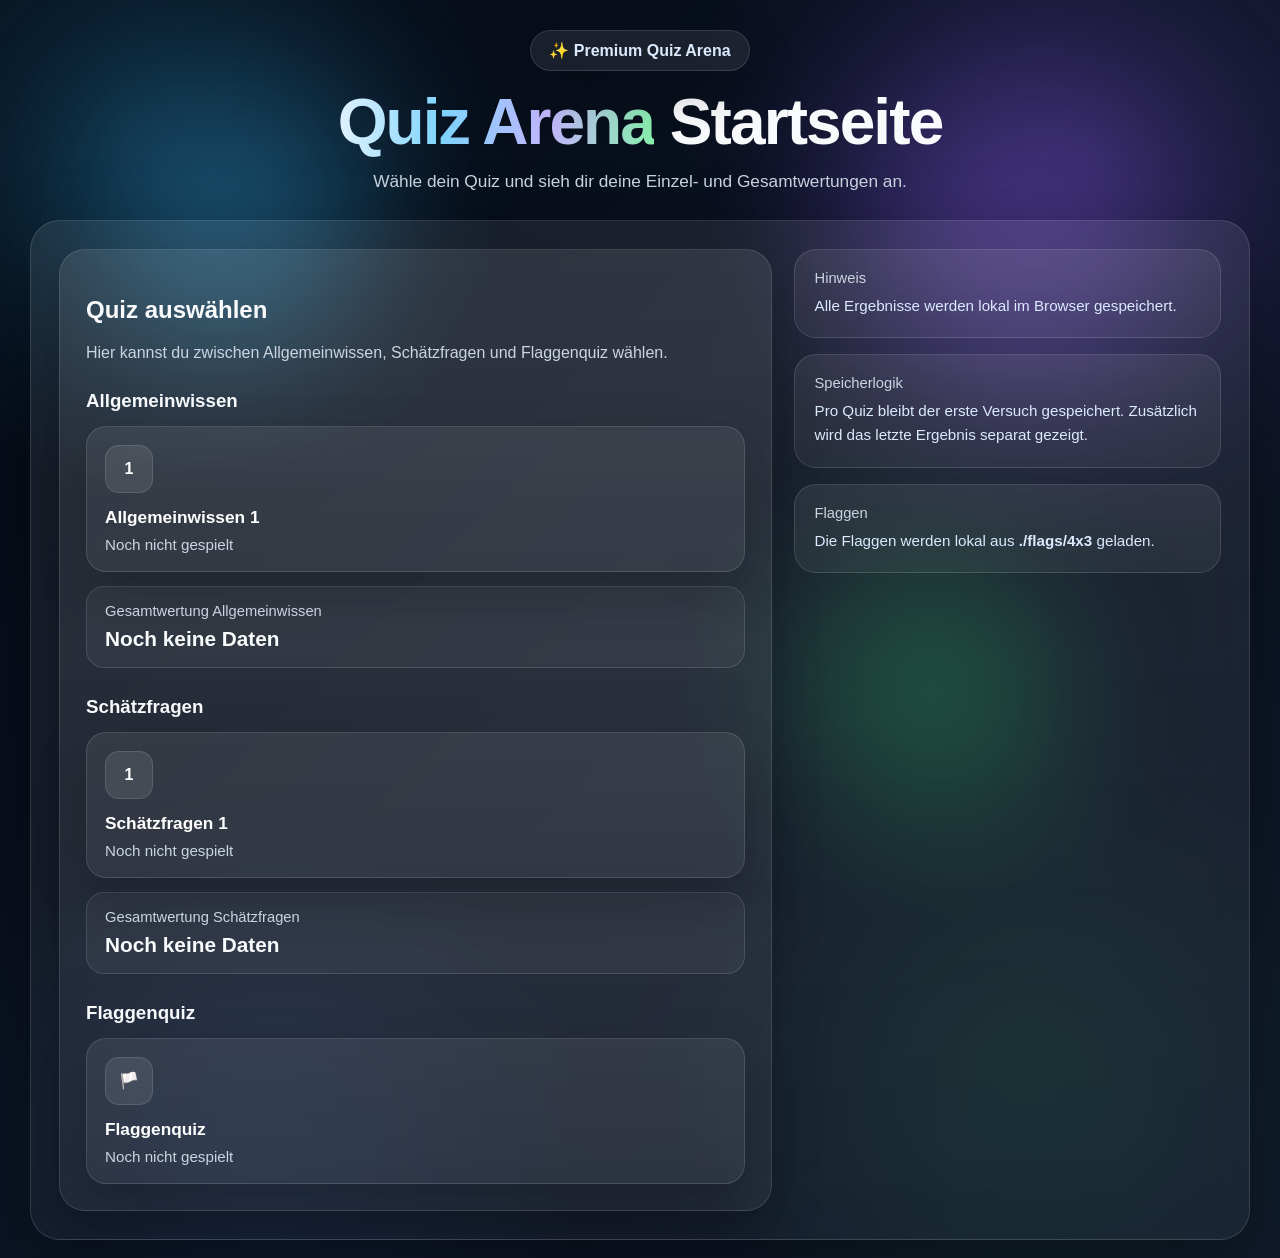
==== index.html @ 78429ca1 "Add files via upload" ====
<!DOCTYPE html>
<html lang="de">
<head>
  <meta charset="UTF-8" />
  <meta name="viewport" content="width=device-width, initial-scale=1.0" />
  <title>Quiz Arena</title>
  <link rel="stylesheet" href="style.css" />
</head>
<body>
  <div class="bg-glow">
    <div class="glow one"></div>
    <div class="glow two"></div>
    <div class="glow three"></div>
  </div>

  <div class="app">
    <div class="hero">
      <div class="hero-badge">✨ Premium Quiz Arena</div>
      <h1><span class="gradient-text">Quiz Arena</span> Startseite</h1>
      <p>
        Wähle dein Quiz und sieh dir deine Einzel- und Gesamtwertungen an.
      </p>
    </div>

    <div class="shell screen active">
      <div class="start-layout">
        <div class="premium-panel">
          <h2>Quiz auswählen</h2>
          <p class="muted">
            Hier kannst du zwischen Allgemeinwissen, Schätzfragen und Flaggenquiz wählen.
          </p>

          <div class="category-section">
            <h3>Allgemeinwissen</h3>
            <div class="quiz-link-grid">
              <a class="quiz-link-card" href="general-1.html">
                <div class="quiz-link-number">1</div>
                <div class="quiz-link-title">Allgemeinwissen 1</div>
                <div class="quiz-link-result" id="general-1-result">Noch nicht gespielt</div>
              </a>
            </div>
            <div class="summary-card">
              <div class="summary-label">Gesamtwertung Allgemeinwissen</div>
              <div class="summary-value" id="general-total-result">Noch keine Daten</div>
            </div>
          </div>

          <div class="category-section">
            <h3>Schätzfragen</h3>
            <div class="quiz-link-grid">
              <a class="quiz-link-card" href="estimate-1.html">
                <div class="quiz-link-number">1</div>
                <div class="quiz-link-title">Schätzfragen 1</div>
                <div class="quiz-link-result" id="estimate-1-result">Noch nicht gespielt</div>
              </a>
            </div>
            <div class="summary-card">
              <div class="summary-label">Gesamtwertung Schätzfragen</div>
              <div class="summary-value" id="estimate-total-result">Noch keine Daten</div>
            </div>
          </div>

          <div class="category-section">
            <h3>Flaggenquiz</h3>
            <div class="quiz-link-grid">
              <a class="quiz-link-card" href="flags.html">
                <div class="quiz-link-number">🏳️</div>
                <div class="quiz-link-title">Flaggenquiz</div>
                <div class="quiz-link-result" id="flags-result">Noch nicht gespielt</div>
              </a>
            </div>
          </div>
        </div>

        <div class="record-stack">
          <div class="record-card">
            <div class="record-label">Hinweis</div>
            <div class="record-note">
              Alle Ergebnisse werden lokal im Browser gespeichert.
            </div>
          </div>

          <div class="record-card">
            <div class="record-label">Speicherlogik</div>
            <div class="record-note">
              Pro Quiz bleibt der erste Versuch gespeichert. Zusätzlich wird das letzte Ergebnis separat gezeigt.
            </div>
          </div>

          <div class="record-card">
            <div class="record-label">Flaggen</div>
            <div class="record-note">
              Die Flaggen werden lokal aus <strong>./flags/4x3</strong> geladen.
            </div>
          </div>
        </div>
      </div>
    </div>
  </div>

  <script src="script.js"></script>
  <script>
    renderHomeStats();
  </script>
</body>
</html>
---- style.css ----
:root {
  --bg-1: #040b16;
  --bg-2: #0b1220;
  --bg-3: #10192b;
  --glass: rgba(255,255,255,0.08);
  --glass-strong: rgba(255,255,255,0.12);
  --border: rgba(255,255,255,0.12);
  --text: #f8fafc;
  --muted: #cbd5e1;
  --muted-2: #94a3b8;
  --accent: #38bdf8;
  --accent-2: #8b5cf6;
  --success: #22c55e;
  --danger: #ef4444;
  --warning: #f59e0b;
  --shadow: 0 30px 80px rgba(0,0,0,0.42);
  --shadow-soft: 0 20px 50px rgba(0,0,0,0.22);
  --radius-xl: 30px;
  --radius-lg: 22px;
  --radius-md: 16px;
}

* {
  box-sizing: border-box;
}

html {
  scroll-behavior: smooth;
}

body {
  margin: 0;
  min-height: 100vh;
  font-family: "Segoe UI", Roboto, Arial, sans-serif;
  color: var(--text);
  background:
    radial-gradient(circle at 10% 10%, rgba(56,189,248,0.15), transparent 22%),
    radial-gradient(circle at 85% 12%, rgba(139,92,246,0.18), transparent 26%),
    radial-gradient(circle at 80% 85%, rgba(34,197,94,0.10), transparent 24%),
    radial-gradient(circle at 20% 90%, rgba(59,130,246,0.10), transparent 22%),
    linear-gradient(135deg, var(--bg-1), var(--bg-2), var(--bg-3));
  padding: 18px;
  overflow-x: hidden;
}

.bg-glow {
  position: fixed;
  inset: 0;
  pointer-events: none;
  overflow: hidden;
  z-index: 0;
}

.glow {
  position: absolute;
  border-radius: 999px;
  filter: blur(80px);
  opacity: 0.35;
  animation: floatGlow 10s ease-in-out infinite;
}

.glow.one {
  width: 260px;
  height: 260px;
  background: #38bdf8;
  top: 10%;
  left: 8%;
}

.glow.two {
  width: 320px;
  height: 320px;
  background: #8b5cf6;
  top: 8%;
  right: 8%;
  animation-delay: 1.5s;
}

.glow.three {
  width: 240px;
  height: 240px;
  background: #22c55e;
  bottom: 10%;
  right: 18%;
  animation-delay: 3s;
}

.app {
  max-width: 1220px;
  margin: 0 auto;
  position: relative;
  z-index: 1;
}

.hero {
  text-align: center;
  margin: 12px 0 24px;
  animation: heroReveal 1s ease;
}

.hero-badge {
  display: inline-flex;
  align-items: center;
  gap: 10px;
  padding: 10px 18px;
  border-radius: 999px;
  background: rgba(255,255,255,0.08);
  border: 1px solid var(--border);
  color: #dbeafe;
  margin-bottom: 18px;
  font-weight: 700;
  backdrop-filter: blur(12px);
  box-shadow: var(--shadow-soft);
}

.hero h1 {
  margin: 0 0 12px;
  font-size: clamp(2.2rem, 5vw, 4.6rem);
  line-height: 1.05;
  letter-spacing: -0.03em;
}

.hero .gradient-text {
  background: linear-gradient(90deg, #e0f2fe, #7dd3fc, #c4b5fd, #86efac);
  -webkit-background-clip: text;
  -webkit-text-fill-color: transparent;
  background-clip: text;
}

.hero p {
  margin: 0 auto;
  max-width: 820px;
  color: var(--muted);
  font-size: 1.08rem;
  line-height: 1.6;
}

.shell {
  background: linear-gradient(180deg, rgba(255,255,255,0.08), rgba(255,255,255,0.04));
  border: 1px solid var(--border);
  border-radius: var(--radius-xl);
  backdrop-filter: blur(18px);
  overflow: hidden;
  box-shadow: var(--shadow);
  min-height: 780px;
}

.screen {
  padding: 28px;
  animation: fadeScreen 0.5s ease;
}

.start-layout {
  display: grid;
  grid-template-columns: 1.25fr 0.75fr;
  gap: 22px;
  align-items: start;
}

.premium-panel {
  background: linear-gradient(180deg, rgba(255,255,255,0.09), rgba(255,255,255,0.05));
  border: 1px solid var(--border);
  border-radius: 26px;
  padding: 26px;
  box-shadow: var(--shadow-soft);
}

.muted {
  color: var(--muted);
}

.muted-2 {
  color: var(--muted-2);
}

.record-stack {
  display: grid;
  gap: 16px;
}

.record-card {
  background: linear-gradient(180deg, rgba(255,255,255,0.08), rgba(255,255,255,0.05));
  border: 1px solid var(--border);
  border-radius: 22px;
  padding: 20px;
}

.record-label {
  color: var(--muted);
  font-size: 0.92rem;
  margin-bottom: 8px;
}

.record-value {
  font-size: 1.8rem;
  font-weight: 900;
  margin-bottom: 8px;
}

.record-note {
  color: #dbeafe;
  line-height: 1.55;
  font-size: 0.95rem;
}

.category-section {
  margin-top: 28px;
}

.category-section h3 {
  margin-bottom: 14px;
}

.quiz-link-grid {
  display: grid;
  grid-template-columns: repeat(auto-fit, minmax(210px, 1fr));
  gap: 14px;
}

.quiz-link-card {
  display: block;
  text-decoration: none;
  color: white;
  padding: 18px;
  border-radius: 20px;
  border: 1px solid var(--border);
  background: linear-gradient(180deg, rgba(255,255,255,0.07), rgba(255,255,255,0.05));
  transition: 0.25s ease;
  box-shadow: var(--shadow-soft);
}

.quiz-link-card:hover {
  transform: translateY(-4px);
  background: linear-gradient(180deg, rgba(255,255,255,0.10), rgba(255,255,255,0.06));
}

.quiz-link-number {
  width: 48px;
  height: 48px;
  border-radius: 14px;
  background: rgba(255,255,255,0.09);
  border: 1px solid var(--border);
  display: flex;
  align-items: center;
  justify-content: center;
  font-weight: 900;
  margin-bottom: 14px;
}

.quiz-link-title {
  font-size: 1.08rem;
  font-weight: 800;
  margin-bottom: 8px;
}

.quiz-link-result {
  color: var(--muted);
  font-size: 0.95rem;
}

.summary-card {
  margin-top: 14px;
  padding: 16px 18px;
  border-radius: 18px;
  background: rgba(255,255,255,0.05);
  border: 1px solid var(--border);
}

.summary-label {
  color: var(--muted);
  font-size: 0.92rem;
  margin-bottom: 8px;
}

.summary-value {
  font-size: 1.3rem;
  font-weight: 900;
}

.quiz-topbar {
  display: grid;
  grid-template-columns: 1.2fr 0.8fr 150px;
  gap: 14px;
  margin-bottom: 18px;
}

.panel {
  background: rgba(255,255,255,0.07);
  border: 1px solid var(--border);
  border-radius: 20px;
  padding: 16px;
}

.panel-label {
  color: var(--muted);
  font-size: 0.9rem;
  margin-bottom: 8px;
}

.panel-value {
  font-size: 1.08rem;
  font-weight: 800;
}

.progress-bar {
  width: 100%;
  height: 14px;
  border-radius: 999px;
  background: rgba(255,255,255,0.10);
  overflow: hidden;
  margin-top: 10px;
}

.progress-fill {
  width: 0%;
  height: 100%;
  border-radius: 999px;
  background: linear-gradient(90deg, var(--accent), var(--accent-2));
  transition: width 0.3s ease;
}

.timer-box {
  min-height: 84px;
  display: flex;
  align-items: center;
  justify-content: center;
  border-radius: 20px;
  font-size: 1.55rem;
  font-weight: 900;
  border: 1px solid var(--border);
  background: linear-gradient(135deg, rgba(56,189,248,0.16), rgba(139,92,246,0.16));
}

.quiz-meta-row {
  display: flex;
  gap: 10px;
  flex-wrap: wrap;
  margin-bottom: 14px;
}

.badge {
  padding: 8px 14px;
  border-radius: 999px;
  background: rgba(255,255,255,0.08);
  border: 1px solid var(--border);
  color: #dbeafe;
  font-size: 0.9rem;
  font-weight: 700;
}

.question-card {
  background: linear-gradient(180deg, rgba(255,255,255,0.08), rgba(255,255,255,0.05));
  border: 1px solid var(--border);
  border-radius: 26px;
  padding: 28px;
  min-height: 460px;
  animation: questionEnter 0.35s ease;
  box-shadow: var(--shadow-soft);
}

.question-number {
  color: var(--muted);
  margin-bottom: 10px;
  font-size: 0.95rem;
}

.question-title {
  font-size: clamp(1.35rem, 2.3vw, 2rem);
  line-height: 1.35;
  font-weight: 900;
  margin-bottom: 14px;
}

.question-help {
  color: var(--muted);
  line-height: 1.55;
  margin-bottom: 18px;
}

.options {
  display: grid;
  gap: 12px;
  margin-top: 18px;
}

.option {
  padding: 16px 18px;
  border-radius: 16px;
  background: rgba(255,255,255,0.07);
  border: 1px solid var(--border);
  cursor: pointer;
  transition: 0.2s ease;
  font-weight: 700;
}

.option:hover {
  transform: translateY(-1px);
  background: rgba(255,255,255,0.11);
}

.option.selected {
  border-color: rgba(56,189,248,0.7);
  background: linear-gradient(135deg, rgba(56,189,248,0.17), rgba(139,92,246,0.14));
  box-shadow: 0 0 0 4px rgba(56,189,248,0.10);
}

.estimate-row,
.flag-input-row {
  display: flex;
  gap: 12px;
  align-items: start;
  flex-wrap: wrap;
}

.estimate-input,
.flag-input {
  width: 100%;
  padding: 16px 18px;
  border-radius: 16px;
  border: 1px solid rgba(255,255,255,0.16);
  background: rgba(255,255,255,0.08);
  color: white;
  font-size: 1rem;
  outline: none;
}

.estimate-input::placeholder,
.flag-input::placeholder {
  color: var(--muted);
}

.estimate-input:focus,
.flag-input:focus {
  border-color: rgba(56,189,248,0.75);
  box-shadow: 0 0 0 4px rgba(56,189,248,0.12);
}

.unit-pill {
  padding: 14px 16px;
  border-radius: 16px;
  background: rgba(255,255,255,0.08);
  border: 1px solid var(--border);
  font-weight: 800;
  color: #dbeafe;
  white-space: nowrap;
}

.flag-card {
  display: grid;
  gap: 18px;
}

.flag-preview {
  width: 100%;
  max-width: 360px;
  aspect-ratio: 4 / 3;
  object-fit: cover;
  border-radius: 18px;
  border: 1px solid rgba(255,255,255,0.16);
  box-shadow: 0 16px 40px rgba(0,0,0,0.26);
  background: rgba(255,255,255,0.08);
}

.autocomplete-wrap {
  position: relative;
  width: 100%;
  max-width: 560px;
}

.suggestions {
  position: absolute;
  top: calc(100% + 8px);
  left: 0;
  right: 0;
  background: rgba(8, 15, 28, 0.96);
  border: 1px solid rgba(255,255,255,0.12);
  border-radius: 16px;
  overflow: hidden;
  max-height: 260px;
  overflow-y: auto;
  box-shadow: 0 20px 50px rgba(0,0,0,0.35);
  z-index: 15;
  display: none;
  backdrop-filter: blur(12px);
}

.suggestions.show {
  display: block;
}

.suggestion-item,
.suggestion-empty {
  padding: 12px 14px;
  border-bottom: 1px solid rgba(255,255,255,0.07);
  cursor: pointer;
  color: #e2e8f0;
}

.suggestion-item:hover {
  background: rgba(56,189,248,0.14);
}

.live-feedback {
  padding: 14px 16px;
  border-radius: 16px;
  border: 1px solid var(--border);
  min-width: 220px;
  background: rgba(255,255,255,0.05);
  font-weight: 800;
  display: none;
}

.live-feedback.show {
  display: block;
}

.live-feedback.correct {
  background: rgba(34,197,94,0.16);
  border-color: rgba(34,197,94,0.45);
  color: #dcfce7;
}

.live-feedback.incorrect {
  background: rgba(239,68,68,0.16);
  border-color: rgba(239,68,68,0.45);
  color: #fecaca;
}

.quiz-actions {
  display: flex;
  justify-content: flex-end;
  gap: 12px;
  flex-wrap: wrap;
  margin-top: 22px;
}

.mini-map {
  display: grid;
  grid-template-columns: repeat(10, 1fr);
  gap: 8px;
  margin-top: 24px;
}

.mini-dot {
  text-align: center;
  padding: 10px 0;
  border-radius: 12px;
  background: rgba(255,255,255,0.06);
  border: 1px solid var(--border);
  color: var(--muted);
  font-weight: 800;
  font-size: 0.92rem;
}

.mini-dot.current {
  color: white;
  border-color: rgba(56,189,248,0.7);
  background: linear-gradient(90deg, rgba(56,189,248,0.26), rgba(139,92,246,0.22));
}

.mini-dot.answered {
  color: #dcfce7;
  border-color: rgba(34,197,94,0.4);
  background: rgba(34,197,94,0.18);
}

.result-hero {
  text-align: center;
  margin-bottom: 22px;
}

.result-hero h2 {
  margin: 0 0 10px;
  font-size: clamp(2rem, 4vw, 3rem);
}

.pill-note {
  display: inline-flex;
  align-items: center;
  gap: 8px;
  padding: 10px 16px;
  border-radius: 999px;
  background: rgba(56,189,248,0.14);
  border: 1px solid rgba(56,189,248,0.35);
  color: #dbeafe;
  font-weight: 800;
  margin-bottom: 14px;
}

.dashboard-grid {
  display: grid;
  grid-template-columns: 1.25fr 0.75fr;
  gap: 18px;
  margin-bottom: 22px;
}

.score-hero {
  padding: 26px;
  border-radius: 26px;
  background:
    radial-gradient(circle at top right, rgba(255,255,255,0.10), transparent 30%),
    linear-gradient(135deg, rgba(56,189,248,0.18), rgba(139,92,246,0.16));
  border: 1px solid rgba(255,255,255,0.14);
  box-shadow: var(--shadow-soft);
}

.score-main {
  display: flex;
  align-items: end;
  gap: 14px;
  flex-wrap: wrap;
  margin-bottom: 10px;
}

.score-value {
  font-size: clamp(2.6rem, 5vw, 4rem);
  font-weight: 900;
  line-height: 1;
}

.score-sub {
  color: var(--muted);
  font-size: 1rem;
  padding-bottom: 8px;
}

.dashboard-side {
  display: grid;
  gap: 16px;
}

.score-card {
  background: linear-gradient(180deg, rgba(255,255,255,0.08), rgba(255,255,255,0.05));
  border: 1px solid var(--border);
  border-radius: 22px;
  padding: 20px;
  box-shadow: var(--shadow-soft);
}

.score-card .title {
  color: var(--muted);
  font-size: 0.92rem;
  margin-bottom: 8px;
}

.score-card .value {
  font-size: 1.7rem;
  font-weight: 900;
  margin-bottom: 8px;
}

.scoreboard {
  display: grid;
  grid-template-columns: repeat(4, 1fr);
  gap: 14px;
  margin-bottom: 24px;
}

.scoreboard-item {
  background: linear-gradient(180deg, rgba(255,255,255,0.08), rgba(255,255,255,0.05));
  border: 1px solid var(--border);
  border-radius: 20px;
  padding: 18px;
  box-shadow: var(--shadow-soft);
}

.scoreboard-item .k {
  color: var(--muted);
  font-size: 0.85rem;
  margin-bottom: 8px;
}

.scoreboard-item .v {
  font-size: 1.25rem;
  font-weight: 900;
}

.results-list {
  display: grid;
  gap: 14px;
}

.result-item {
  background: linear-gradient(180deg, rgba(255,255,255,0.08), rgba(255,255,255,0.05));
  border: 1px solid var(--border);
  border-radius: 22px;
  padding: 18px;
  box-shadow: var(--shadow-soft);
}

.result-item h3 {
  margin: 0 0 8px;
  font-size: 1.06rem;
}

.result-meta {
  color: var(--muted);
  margin-bottom: 12px;
  font-size: 0.92rem;
}

.result-grid {
  display: grid;
  grid-template-columns: repeat(4, 1fr);
  gap: 12px;
}

.metric {
  padding: 12px;
  border-radius: 14px;
  background: rgba(255,255,255,0.05);
  border: 1px solid rgba(255,255,255,0.08);
}

.metric .k {
  color: var(--muted);
  font-size: 0.82rem;
  margin-bottom: 6px;
}

.metric .v {
  font-size: 1rem;
  font-weight: 800;
}

.good {
  color: #86efac;
}

.bad {
  color: #fca5a5;
}

.mid {
  color: #fde68a;
}

.footer-actions {
  display: flex;
  justify-content: center;
  gap: 12px;
  flex-wrap: wrap;
  margin-top: 24px;
}

@keyframes floatGlow {
  0%, 100% {
    transform: translateY(0) translateX(0) scale(1);
  }
  50% {
    transform: translateY(-14px) translateX(8px) scale(1.05);
  }
}

@keyframes heroReveal {
  from {
    opacity: 0;
    transform: translateY(-14px);
  }
  to {
    opacity: 1;
    transform: translateY(0);
  }
}

@keyframes fadeScreen {
  from {
    opacity: 0;
    transform: translateY(12px);
  }
  to {
    opacity: 1;
    transform: translateY(0);
  }
}

@keyframes questionEnter {
  from {
    opacity: 0;
    transform: translateX(10px) scale(0.99);
  }
  to {
    opacity: 1;
    transform: translateX(0) scale(1);
  }
}

@media (max-width: 980px) {
  .start-layout,
  .dashboard-grid,
  .quiz-topbar,
  .result-grid,
  .feature-grid,
  .mode-grid,
  .scoreboard {
    grid-template-columns: 1fr;
  }

  .mini-map {
    grid-template-columns: repeat(5, 1fr);
  }
}

@media (max-width: 640px) {
  body {
    padding: 12px;
  }

  .screen {
    padding: 16px;
  }

  .question-card,
  .premium-panel,
  .score-hero,
  .score-card {
    padding: 18px;
  }

  .mini-map {
    grid-template-columns: repeat(4, 1fr);
  }

  .quiz-actions button,
  .launch-row button,
  .footer-actions button {
    width: 100%;
  }
}
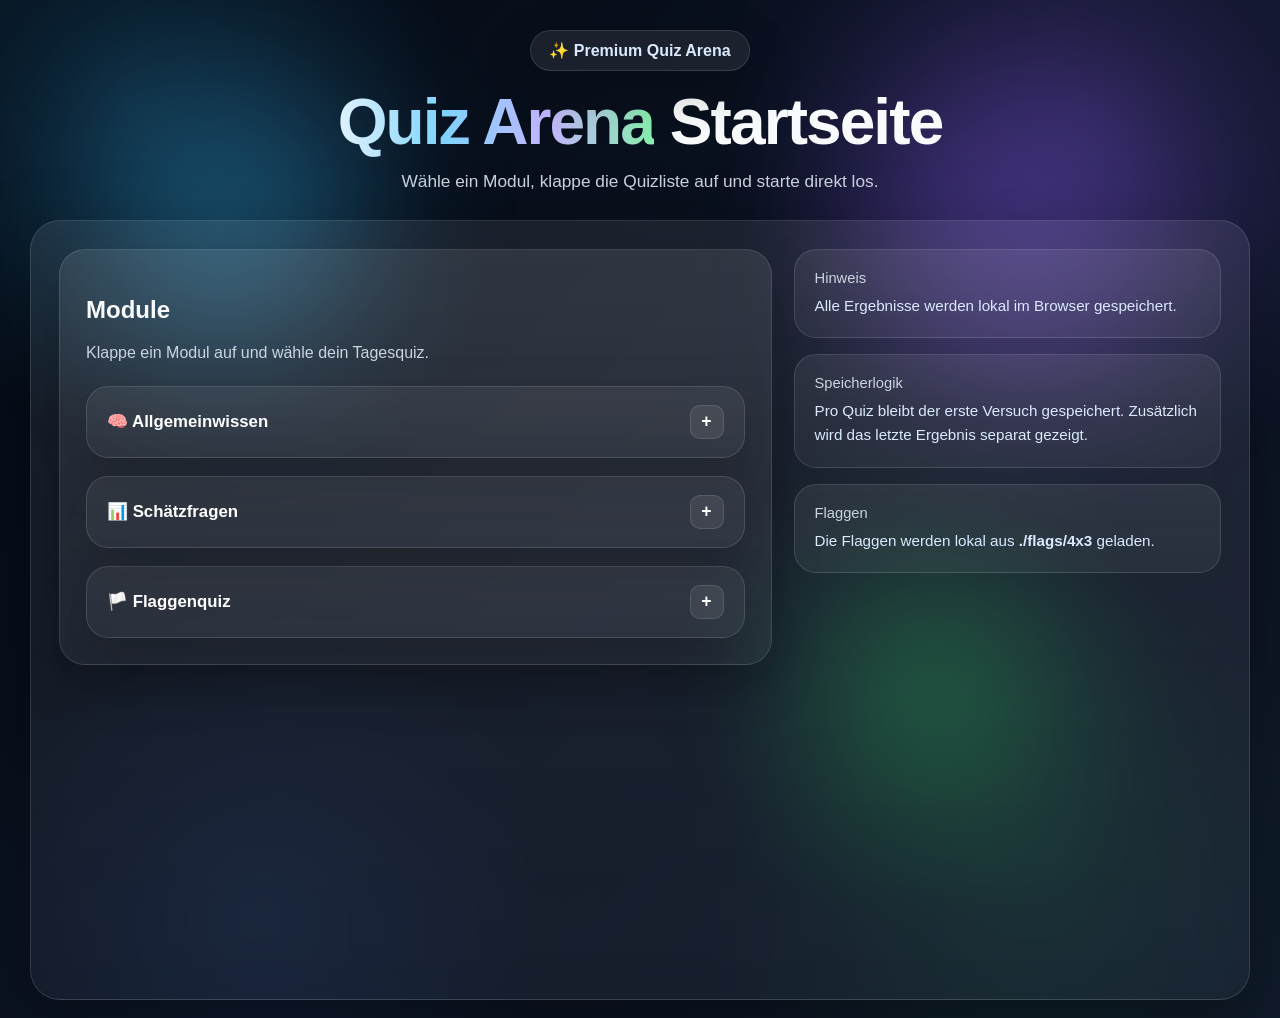
==== commit c7fd8c57: "Add files via upload" ====
--- a/index.html
+++ b/index.html
@@ -18,57 +18,155 @@
       <div class="hero-badge">✨ Premium Quiz Arena</div>
       <h1><span class="gradient-text">Quiz Arena</span> Startseite</h1>
       <p>
-        Wähle dein Quiz und sieh dir deine Einzel- und Gesamtwertungen an.
+        Wähle ein Modul, klappe die Quizliste auf und starte direkt los.
       </p>
     </div>
 
     <div class="shell screen active">
       <div class="start-layout">
         <div class="premium-panel">
-          <h2>Quiz auswählen</h2>
+          <h2>Module</h2>
           <p class="muted">
-            Hier kannst du zwischen Allgemeinwissen, Schätzfragen und Flaggenquiz wählen.
+            Klappe ein Modul auf und wähle dein Tagesquiz.
           </p>
 
-          <div class="category-section">
-            <h3>Allgemeinwissen</h3>
-            <div class="quiz-link-grid">
-              <a class="quiz-link-card" href="general-1.html">
-                <div class="quiz-link-number">1</div>
-                <div class="quiz-link-title">Allgemeinwissen 1</div>
-                <div class="quiz-link-result" id="general-1-result">Noch nicht gespielt</div>
-              </a>
-            </div>
-            <div class="summary-card">
-              <div class="summary-label">Gesamtwertung Allgemeinwissen</div>
-              <div class="summary-value" id="general-total-result">Noch keine Daten</div>
-            </div>
-          </div>
-
-          <div class="category-section">
-            <h3>Schätzfragen</h3>
-            <div class="quiz-link-grid">
-              <a class="quiz-link-card" href="estimate-1.html">
-                <div class="quiz-link-number">1</div>
-                <div class="quiz-link-title">Schätzfragen 1</div>
-                <div class="quiz-link-result" id="estimate-1-result">Noch nicht gespielt</div>
-              </a>
-            </div>
-            <div class="summary-card">
-              <div class="summary-label">Gesamtwertung Schätzfragen</div>
-              <div class="summary-value" id="estimate-total-result">Noch keine Daten</div>
-            </div>
-          </div>
-
-          <div class="category-section">
-            <h3>Flaggenquiz</h3>
-            <div class="quiz-link-grid">
-              <a class="quiz-link-card" href="flags.html">
-                <div class="quiz-link-number">🏳️</div>
-                <div class="quiz-link-title">Flaggenquiz</div>
-                <div class="quiz-link-result" id="flags-result">Noch nicht gespielt</div>
-              </a>
-            </div>
+          <div class="module-accordion">
+
+            <div class="module-card">
+              <button class="module-toggle" onclick="toggleModule('general-module')">
+                <span>🧠 Allgemeinwissen</span>
+                <span class="module-toggle-icon" id="general-module-icon">+</span>
+              </button>
+              <div class="module-content" id="general-module">
+                <div class="quiz-link-grid">
+                  <a class="quiz-link-card" href="general-1.html">
+                    <div class="quiz-link-number">1</div>
+                    <div class="quiz-link-title">Quiz 1</div>
+                    <div class="quiz-link-result" id="general-1-result">Noch nicht gespielt</div>
+                  </a>
+                  <a class="quiz-link-card quiz-link-card-disabled" href="javascript:void(0)">
+                    <div class="quiz-link-number">2</div>
+                    <div class="quiz-link-title">Quiz 2</div>
+                    <div class="quiz-link-result">Demnächst</div>
+                  </a>
+                  <a class="quiz-link-card quiz-link-card-disabled" href="javascript:void(0)">
+                    <div class="quiz-link-number">3</div>
+                    <div class="quiz-link-title">Quiz 3</div>
+                    <div class="quiz-link-result">Demnächst</div>
+                  </a>
+                  <a class="quiz-link-card quiz-link-card-disabled" href="javascript:void(0)">
+                    <div class="quiz-link-number">4</div>
+                    <div class="quiz-link-title">Quiz 4</div>
+                    <div class="quiz-link-result">Demnächst</div>
+                  </a>
+                  <a class="quiz-link-card quiz-link-card-disabled" href="javascript:void(0)">
+                    <div class="quiz-link-number">5</div>
+                    <div class="quiz-link-title">Quiz 5</div>
+                    <div class="quiz-link-result">Demnächst</div>
+                  </a>
+                  <a class="quiz-link-card quiz-link-card-disabled" href="javascript:void(0)">
+                    <div class="quiz-link-number">6</div>
+                    <div class="quiz-link-title">Quiz 6</div>
+                    <div class="quiz-link-result">Demnächst</div>
+                  </a>
+                </div>
+                <div class="summary-card">
+                  <div class="summary-label">Gesamtwertung Allgemeinwissen</div>
+                  <div class="summary-value" id="general-total-result">Noch keine Daten</div>
+                </div>
+              </div>
+            </div>
+
+            <div class="module-card">
+              <button class="module-toggle" onclick="toggleModule('estimate-module')">
+                <span>📊 Schätzfragen</span>
+                <span class="module-toggle-icon" id="estimate-module-icon">+</span>
+              </button>
+              <div class="module-content" id="estimate-module">
+                <div class="quiz-link-grid">
+                  <a class="quiz-link-card" href="estimate-1.html">
+                    <div class="quiz-link-number">1</div>
+                    <div class="quiz-link-title">Quiz 1</div>
+                    <div class="quiz-link-result" id="estimate-1-result">Noch nicht gespielt</div>
+                  </a>
+                  <a class="quiz-link-card quiz-link-card-disabled" href="javascript:void(0)">
+                    <div class="quiz-link-number">2</div>
+                    <div class="quiz-link-title">Quiz 2</div>
+                    <div class="quiz-link-result">Demnächst</div>
+                  </a>
+                  <a class="quiz-link-card quiz-link-card-disabled" href="javascript:void(0)">
+                    <div class="quiz-link-number">3</div>
+                    <div class="quiz-link-title">Quiz 3</div>
+                    <div class="quiz-link-result">Demnächst</div>
+                  </a>
+                  <a class="quiz-link-card quiz-link-card-disabled" href="javascript:void(0)">
+                    <div class="quiz-link-number">4</div>
+                    <div class="quiz-link-title">Quiz 4</div>
+                    <div class="quiz-link-result">Demnächst</div>
+                  </a>
+                  <a class="quiz-link-card quiz-link-card-disabled" href="javascript:void(0)">
+                    <div class="quiz-link-number">5</div>
+                    <div class="quiz-link-title">Quiz 5</div>
+                    <div class="quiz-link-result">Demnächst</div>
+                  </a>
+                  <a class="quiz-link-card quiz-link-card-disabled" href="javascript:void(0)">
+                    <div class="quiz-link-number">6</div>
+                    <div class="quiz-link-title">Quiz 6</div>
+                    <div class="quiz-link-result">Demnächst</div>
+                  </a>
+                </div>
+                <div class="summary-card">
+                  <div class="summary-label">Gesamtwertung Schätzfragen</div>
+                  <div class="summary-value" id="estimate-total-result">Noch keine Daten</div>
+                </div>
+              </div>
+            </div>
+
+            <div class="module-card">
+              <button class="module-toggle" onclick="toggleModule('flags-module')">
+                <span>🏳️ Flaggenquiz</span>
+                <span class="module-toggle-icon" id="flags-module-icon">+</span>
+              </button>
+              <div class="module-content" id="flags-module">
+                <div class="quiz-link-grid">
+                  <a class="quiz-link-card" href="flags.html">
+                    <div class="quiz-link-number">1</div>
+                    <div class="quiz-link-title">Flaggenquiz</div>
+                    <div class="quiz-link-result" id="flags-result">Noch nicht gespielt</div>
+                  </a>
+                  <a class="quiz-link-card quiz-link-card-disabled" href="javascript:void(0)">
+                    <div class="quiz-link-number">2</div>
+                    <div class="quiz-link-title">Flaggenquiz 2</div>
+                    <div class="quiz-link-result">Demnächst</div>
+                  </a>
+                  <a class="quiz-link-card quiz-link-card-disabled" href="javascript:void(0)">
+                    <div class="quiz-link-number">3</div>
+                    <div class="quiz-link-title">Flaggenquiz 3</div>
+                    <div class="quiz-link-result">Demnächst</div>
+                  </a>
+                  <a class="quiz-link-card quiz-link-card-disabled" href="javascript:void(0)">
+                    <div class="quiz-link-number">4</div>
+                    <div class="quiz-link-title">Flaggenquiz 4</div>
+                    <div class="quiz-link-result">Demnächst</div>
+                  </a>
+                  <a class="quiz-link-card quiz-link-card-disabled" href="javascript:void(0)">
+                    <div class="quiz-link-number">5</div>
+                    <div class="quiz-link-title">Flaggenquiz 5</div>
+                    <div class="quiz-link-result">Demnächst</div>
+                  </a>
+                  <a class="quiz-link-card quiz-link-card-disabled" href="javascript:void(0)">
+                    <div class="quiz-link-number">6</div>
+                    <div class="quiz-link-title">Flaggenquiz 6</div>
+                    <div class="quiz-link-result">Demnächst</div>
+                  </a>
+                </div>
+                <div class="summary-card">
+                  <div class="summary-label">Gesamtwertung Flaggenquiz</div>
+                  <div class="summary-value" id="flags-total-result">Noch keine Daten</div>
+                </div>
+              </div>
+            </div>
+
           </div>
         </div>
 
--- a/style.css
+++ b/style.css
@@ -826,4 +826,122 @@
   .footer-actions button {
     width: 100%;
   }
+}
+
+.module-accordion {
+  display: grid;
+  gap: 18px;
+  margin-top: 24px;
+}
+
+.module-card {
+  border-radius: 22px;
+  border: 1px solid var(--border);
+  background: linear-gradient(180deg, rgba(255,255,255,0.06), rgba(255,255,255,0.04));
+  overflow: hidden;
+  box-shadow: var(--shadow-soft);
+}
+
+.module-toggle {
+  width: 100%;
+  display: flex;
+  justify-content: space-between;
+  align-items: center;
+  gap: 14px;
+  padding: 18px 20px;
+  background: transparent;
+  color: white;
+  border: none;
+  font-size: 1.05rem;
+  font-weight: 800;
+  cursor: pointer;
+  text-align: left;
+}
+
+.module-toggle:hover {
+  background: rgba(255,255,255,0.05);
+}
+
+.module-toggle-icon {
+  width: 34px;
+  height: 34px;
+  border-radius: 10px;
+  display: inline-flex;
+  align-items: center;
+  justify-content: center;
+  background: rgba(255,255,255,0.08);
+  border: 1px solid var(--border);
+  font-size: 1.1rem;
+  font-weight: 900;
+}
+
+.module-content {
+  display: none;
+  padding: 0 20px 20px 20px;
+}
+
+.module-content.open {
+  display: block;
+}
+
+.quiz-link-card-disabled {
+  opacity: 0.55;
+  pointer-events: none;
+  filter: grayscale(0.2);
+}
+
+.btn-primary,
+.btn-secondary,
+.btn-danger,
+a.btn-secondary,
+a.btn-primary {
+  appearance: none;
+  text-decoration: none;
+  display: inline-flex;
+  align-items: center;
+  justify-content: center;
+  min-height: 52px;
+  min-width: 140px;
+  padding: 14px 20px;
+  border-radius: 16px;
+  font-size: 1rem;
+  font-weight: 800;
+  line-height: 1;
+  cursor: pointer;
+  transition: transform 0.2s ease, filter 0.2s ease, background 0.2s ease, box-shadow 0.2s ease;
+}
+
+.btn-primary {
+  background: linear-gradient(90deg, var(--accent), var(--accent-2));
+  color: white;
+  border: none;
+  box-shadow: 0 14px 30px rgba(56,189,248,0.24);
+}
+
+.btn-primary:hover {
+  transform: translateY(-2px);
+  filter: brightness(1.05);
+}
+
+.btn-secondary {
+  background: rgba(255,255,255,0.08);
+  color: white;
+  border: 1px solid var(--border);
+}
+
+.btn-secondary:hover {
+  transform: translateY(-2px);
+  background: rgba(255,255,255,0.12);
+}
+
+.btn-danger {
+  background: linear-gradient(90deg, #ef4444, #f97316);
+  color: white;
+  border: none;
+  box-shadow: 0 14px 30px rgba(239,68,68,0.22);
+}
+
+.btn-danger:hover {
+  transform: translateY(-2px);
+  filter: brightness(1.05);
 }
